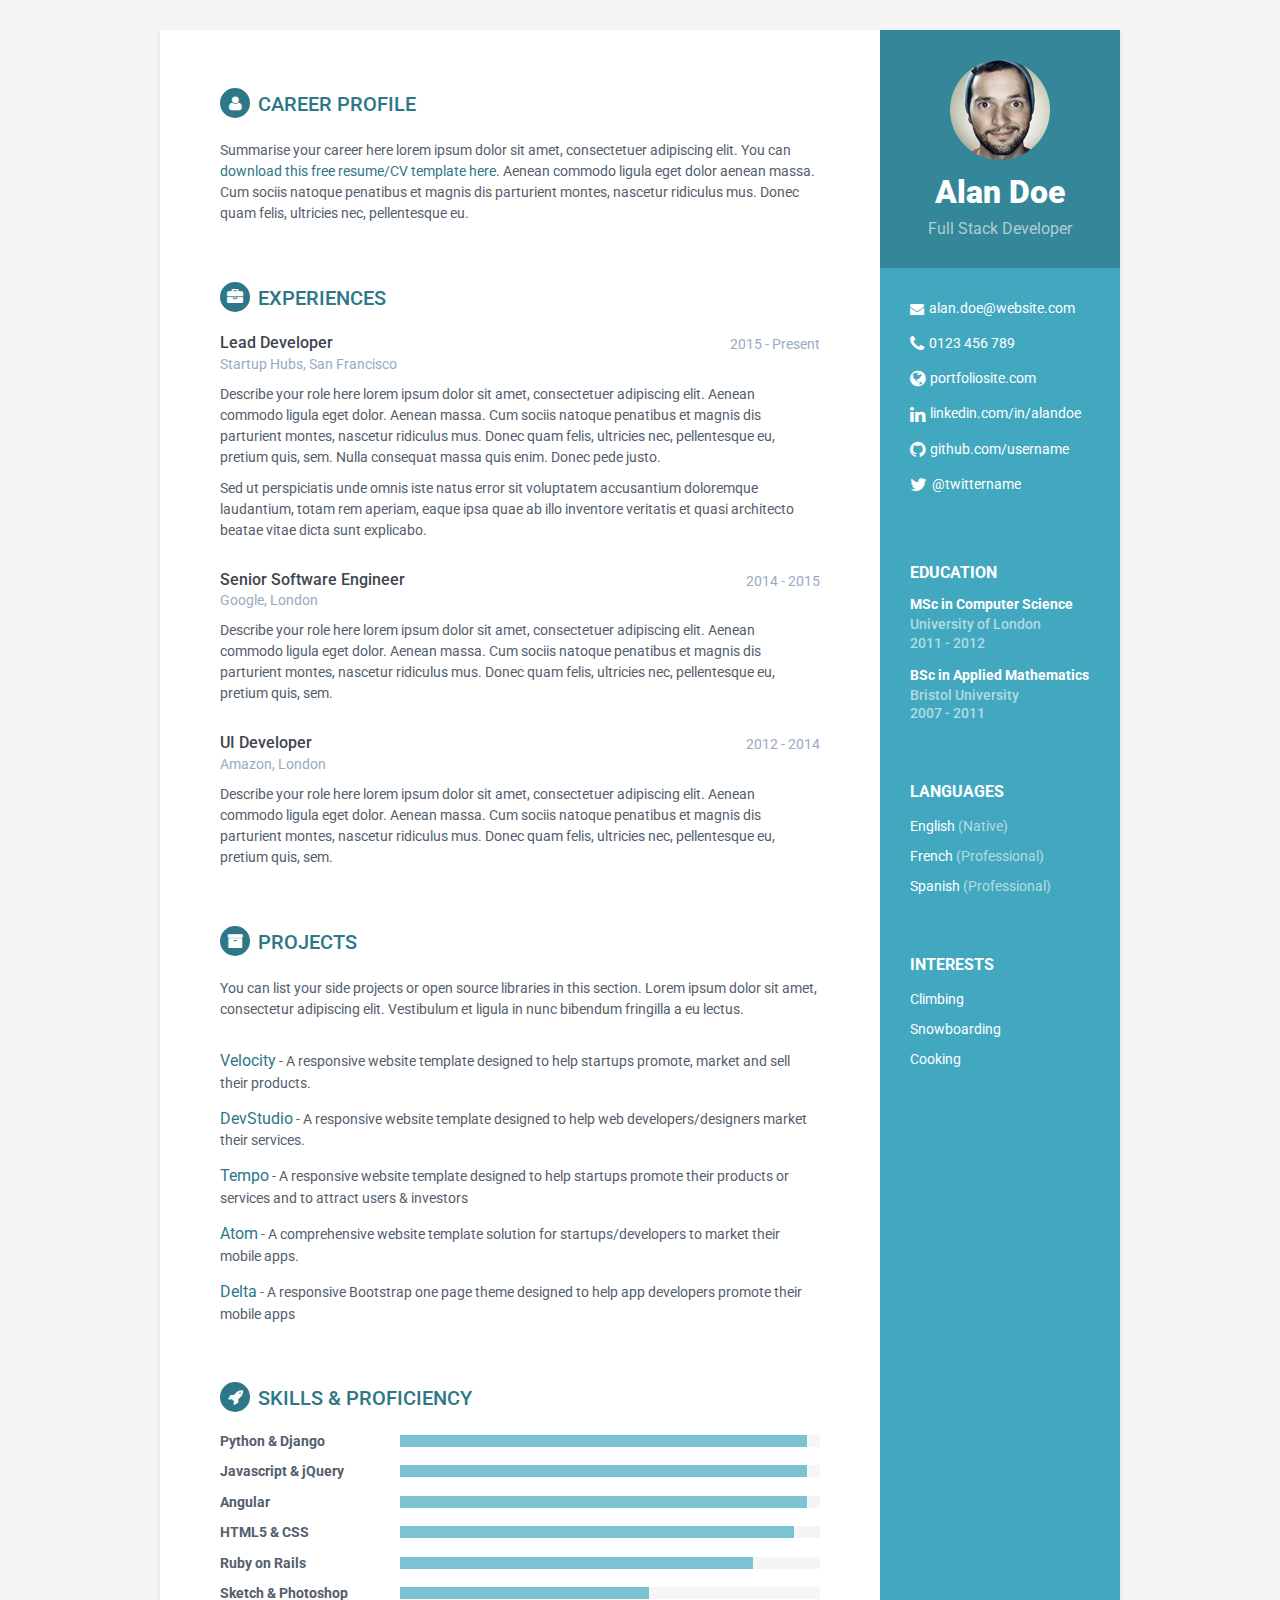
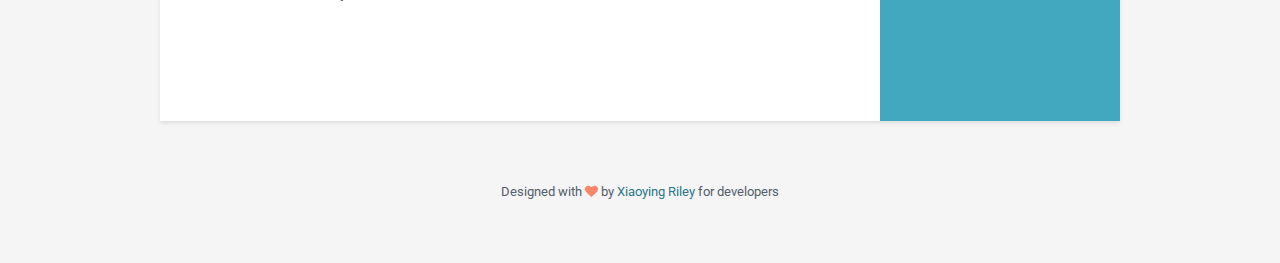
==== orbit-v1.0/index.html @ e5db0b0f "Resume Single Page" ====
<!DOCTYPE html>
<!--[if IE 8]> <html lang="en" class="ie8"> <![endif]-->  
<!--[if IE 9]> <html lang="en" class="ie9"> <![endif]-->  
<!--[if !IE]><!--> <html lang="en"> <!--<![endif]-->  
<head>
    <title>Responsive Resume/CV Template for Developers</title>
    <!-- Meta -->
    <meta charset="utf-8">
    <meta http-equiv="X-UA-Compatible" content="IE=edge">
    <meta name="viewport" content="width=device-width, initial-scale=1.0">
    <meta name="description" content="Responsive HTML5 Resume/CV Template for Developers">
    <meta name="author" content="Xiaoying Riley at 3rd Wave Media">    
    <link rel="shortcut icon" href="favicon.ico">  
    <link href='https://fonts.googleapis.com/css?family=Roboto:400,500,400italic,300italic,300,500italic,700,700italic,900,900italic' rel='stylesheet' type='text/css'>
    <!-- Global CSS -->
    <link rel="stylesheet" href="assets/plugins/bootstrap/css/bootstrap.min.css">   
    <!-- Plugins CSS -->
    <link rel="stylesheet" href="assets/plugins/font-awesome/css/font-awesome.css">
    
    <!-- Theme CSS -->  
    <link id="theme-style" rel="stylesheet" href="assets/css/styles.css">
    <!-- HTML5 shim and Respond.js for IE8 support of HTML5 elements and media queries -->
    <!--[if lt IE 9]>
      <script src="https://oss.maxcdn.com/html5shiv/3.7.2/html5shiv.min.js"></script>
      <script src="https://oss.maxcdn.com/respond/1.4.2/respond.min.js"></script>
    <![endif]-->
</head> 

<body>
    <div class="wrapper">
        <div class="sidebar-wrapper">
            <div class="profile-container">
                <img class="profile" src="assets/images/profile.png" alt="" />
                <h1 class="name">Alan Doe</h1>
                <h3 class="tagline">Full Stack Developer</h3>
            </div><!--//profile-container-->
            
            <div class="contact-container container-block">
                <ul class="list-unstyled contact-list">
                    <li class="email"><i class="fa fa-envelope"></i><a href="mailto: yourname@email.com">alan.doe@website.com</a></li>
                    <li class="phone"><i class="fa fa-phone"></i><a href="tel:0123 456 789">0123 456 789</a></li>
                    <li class="website"><i class="fa fa-globe"></i><a href="http://themes.3rdwavemedia.com/website-templates/free-responsive-website-template-for-developers/" target="_blank">portfoliosite.com</a></li>
                    <li class="linkedin"><i class="fa fa-linkedin"></i><a href="#" target="_blank">linkedin.com/in/alandoe</a></li>
                    <li class="github"><i class="fa fa-github"></i><a href="#" target="_blank">github.com/username</a></li>
                    <li class="twitter"><i class="fa fa-twitter"></i><a href="https://twitter.com/3rdwave_themes" target="_blank">@twittername</a></li>
                </ul>
            </div><!--//contact-container-->
            <div class="education-container container-block">
                <h2 class="container-block-title">Education</h2>
                <div class="item">
                    <h4 class="degree">MSc in Computer Science</h4>
                    <h5 class="meta">University of London</h5>
                    <div class="time">2011 - 2012</div>
                </div><!--//item-->
                <div class="item">
                    <h4 class="degree">BSc in Applied Mathematics</h4>
                    <h5 class="meta">Bristol University</h5>
                    <div class="time">2007 - 2011</div>
                </div><!--//item-->
            </div><!--//education-container-->
            
            <div class="languages-container container-block">
                <h2 class="container-block-title">Languages</h2>
                <ul class="list-unstyled interests-list">
                    <li>English <span class="lang-desc">(Native)</span></li>
                    <li>French <span class="lang-desc">(Professional)</span></li>
                    <li>Spanish <span class="lang-desc">(Professional)</span></li>
                </ul>
            </div><!--//interests-->
            
            <div class="interests-container container-block">
                <h2 class="container-block-title">Interests</h2>
                <ul class="list-unstyled interests-list">
                    <li>Climbing</li>
                    <li>Snowboarding</li>
                    <li>Cooking</li>
                </ul>
            </div><!--//interests-->
            
        </div><!--//sidebar-wrapper-->
        
        <div class="main-wrapper">
            
            <section class="section summary-section">
                <h2 class="section-title"><i class="fa fa-user"></i>Career Profile</h2>
                <div class="summary">
                    <p>Summarise your career here lorem ipsum dolor sit amet, consectetuer adipiscing elit. You can <a href="http://themes.3rdwavemedia.com/website-templates/orbit-free-resume-cv-template-for-developers/" target="_blank">download this free resume/CV template here</a>. Aenean commodo ligula eget dolor aenean massa. Cum sociis natoque penatibus et magnis dis parturient montes, nascetur ridiculus mus. Donec quam felis, ultricies nec, pellentesque eu.</p>
                </div><!--//summary-->
            </section><!--//section-->
            
            <section class="section experiences-section">
                <h2 class="section-title"><i class="fa fa-briefcase"></i>Experiences</h2>
                
                <div class="item">
                    <div class="meta">
                        <div class="upper-row">
                            <h3 class="job-title">Lead Developer</h3>
                            <div class="time">2015 - Present</div>
                        </div><!--//upper-row-->
                        <div class="company">Startup Hubs, San Francisco</div>
                    </div><!--//meta-->
                    <div class="details">
                        <p>Describe your role here lorem ipsum dolor sit amet, consectetuer adipiscing elit. Aenean commodo ligula eget dolor. Aenean massa. Cum sociis natoque penatibus et magnis dis parturient montes, nascetur ridiculus mus. Donec quam felis, ultricies nec, pellentesque eu, pretium quis, sem. Nulla consequat massa quis enim. Donec pede justo.</p>  
                        <p>Sed ut perspiciatis unde omnis iste natus error sit voluptatem accusantium doloremque laudantium, totam rem aperiam, eaque ipsa quae ab illo inventore veritatis et quasi architecto beatae vitae dicta sunt explicabo. </p>
                    </div><!--//details-->
                </div><!--//item-->
                
                <div class="item">
                    <div class="meta">
                        <div class="upper-row">
                            <h3 class="job-title">Senior Software Engineer</h3>
                            <div class="time">2014 - 2015</div>
                        </div><!--//upper-row-->
                        <div class="company">Google, London</div>
                    </div><!--//meta-->
                    <div class="details">
                        <p>Describe your role here lorem ipsum dolor sit amet, consectetuer adipiscing elit. Aenean commodo ligula eget dolor. Aenean massa. Cum sociis natoque penatibus et magnis dis parturient montes, nascetur ridiculus mus. Donec quam felis, ultricies nec, pellentesque eu, pretium quis, sem.</p>  
                        
                    </div><!--//details-->
                </div><!--//item-->
                
                <div class="item">
                    <div class="meta">
                        <div class="upper-row">
                            <h3 class="job-title">UI Developer</h3>
                            <div class="time">2012 - 2014</div>
                        </div><!--//upper-row-->
                        <div class="company">Amazon, London</div>
                    </div><!--//meta-->
                    <div class="details">
                        <p>Describe your role here lorem ipsum dolor sit amet, consectetuer adipiscing elit. Aenean commodo ligula eget dolor. Aenean massa. Cum sociis natoque penatibus et magnis dis parturient montes, nascetur ridiculus mus. Donec quam felis, ultricies nec, pellentesque eu, pretium quis, sem.</p>  
                    </div><!--//details-->
                </div><!--//item-->
                
            </section><!--//section-->
            
            <section class="section projects-section">
                <h2 class="section-title"><i class="fa fa-archive"></i>Projects</h2>
                <div class="intro">
                    <p>You can list your side projects or open source libraries in this section. Lorem ipsum dolor sit amet, consectetur adipiscing elit. Vestibulum et ligula in nunc bibendum fringilla a eu lectus.</p>
                </div><!--//intro-->
                <div class="item">
                    <span class="project-title"><a href="#hook">Velocity</a></span> - <span class="project-tagline">A responsive website template designed to help startups promote, market and sell their products.</span>
                    
                </div><!--//item-->
                <div class="item">
                    <span class="project-title"><a href="http://themes.3rdwavemedia.com/website-templates/responsive-bootstrap-theme-web-development-agencies-devstudio/" target="_blank">DevStudio</a></span> - 
                    <span class="project-tagline">A responsive website template designed to help web developers/designers market their services. </span>
                </div><!--//item-->
                <div class="item">
                    <span class="project-title"><a href="http://themes.3rdwavemedia.com/website-templates/responsive-bootstrap-theme-for-startups-tempo/" target="_blank">Tempo</a></span> - <span class="project-tagline">A responsive website template designed to help startups promote their products or services and to attract users &amp; investors</span>
                </div><!--//item-->
                <div class="item">
                    <span class="project-title"><a href="hhttp://themes.3rdwavemedia.com/website-templates/responsive-bootstrap-theme-mobile-apps-atom/" target="_blank">Atom</a></span> - <span class="project-tagline">A comprehensive website template solution for startups/developers to market their mobile apps. </span>
                </div><!--//item-->
                <div class="item">
                    <span class="project-title"><a href="http://themes.3rdwavemedia.com/website-templates/responsive-bootstrap-theme-for-mobile-apps-delta/" target="_blank">Delta</a></span> - <span class="project-tagline">A responsive Bootstrap one page theme designed to help app developers promote their mobile apps</span>
                </div><!--//item-->
            </section><!--//section-->
            
            <section class="skills-section section">
                <h2 class="section-title"><i class="fa fa-rocket"></i>Skills &amp; Proficiency</h2>
                <div class="skillset">        
                    <div class="item">
                        <h3 class="level-title">Python &amp; Django</h3>
                        <div class="level-bar">
                            <div class="level-bar-inner" data-level="98%">
                            </div>                                      
                        </div><!--//level-bar-->                                 
                    </div><!--//item-->
                    
                    <div class="item">
                        <h3 class="level-title">Javascript &amp; jQuery</h3>
                        <div class="level-bar">
                            <div class="level-bar-inner" data-level="98%">
                            </div>                                      
                        </div><!--//level-bar-->                                 
                    </div><!--//item-->
                    
                    <div class="item">
                        <h3 class="level-title">Angular</h3>
                        <div class="level-bar">
                            <div class="level-bar-inner" data-level="98%">
                            </div>                                      
                        </div><!--//level-bar-->                                 
                    </div><!--//item-->
                    
                    <div class="item">
                        <h3 class="level-title">HTML5 &amp; CSS</h3>
                        <div class="level-bar">
                            <div class="level-bar-inner" data-level="95%">
                            </div>                                      
                        </div><!--//level-bar-->                                 
                    </div><!--//item-->
                    
                    <div class="item">
                        <h3 class="level-title">Ruby on Rails</h3>
                        <div class="level-bar">
                            <div class="level-bar-inner" data-level="85%">
                            </div>                                      
                        </div><!--//level-bar-->                                 
                    </div><!--//item-->
                    
                    <div class="item">
                        <h3 class="level-title">Sketch &amp; Photoshop</h3>
                        <div class="level-bar">
                            <div class="level-bar-inner" data-level="60%">
                            </div>                                      
                        </div><!--//level-bar-->                                 
                    </div><!--//item-->
                    
                </div>  
            </section><!--//skills-section-->
            
        </div><!--//main-body-->
    </div>
 
    <footer class="footer">
        <div class="text-center">
                <!--/* This template is released under the Creative Commons Attribution 3.0 License. Please keep the attribution link below when using for your own project. Thank you for your support. :) If you'd like to use the template without the attribution, you can check out other license options via our website: themes.3rdwavemedia.com */-->
                <small class="copyright">Designed with <i class="fa fa-heart"></i> by <a href="http://themes.3rdwavemedia.com" target="_blank">Xiaoying Riley</a> for developers</small>
        </div><!--//container-->
    </footer><!--//footer-->
 
    <!-- Javascript -->          
    <script type="text/javascript" src="assets/plugins/jquery-1.11.3.min.js"></script>
    <script type="text/javascript" src="assets/plugins/bootstrap/js/bootstrap.min.js"></script>    
    <!-- custom js -->
    <script type="text/javascript" src="assets/js/main.js"></script>            
</body>
</html>
---- orbit-v1.0/assets/css/styles.css ----
/*   
 * Template Name: Orbit - Responsive Resume/CV Template for Developers
 * Version: 1.0
 * Author: Xiaoying Riley
 * Twitter: @3rdwave_themes
 * License: Creative Commons Attribution 3.0 License
 * Website: http://themes.3rdwavemedia.com/
*/
/* styles.css */
/* ======= Base ======= */
body {
  font-family: 'Roboto', sans-serif;
  color: #545E6C;
  background: #f5f5f5;
  font-size: 14px;
  padding: 30px;
  -webkit-font-smoothing: antialiased;
  -moz-osx-font-smoothing: grayscale;
}
h1,
h2,
h3,
h4,
h5,
h6 {
  font-weight: 700;
}
a {
  color: #2d7788;
  -webkit-transition: all 0.4s ease-in-out;
  -moz-transition: all 0.4s ease-in-out;
  -ms-transition: all 0.4s ease-in-out;
  -o-transition: all 0.4s ease-in-out;
}
a:hover {
  text-decoration: underline;
  color: #1a454f;
}
a:focus {
  text-decoration: none;
}
p {
  line-height: 1.5;
}
.wrapper {
  background: #42A8C0;
  max-width: 960px;
  margin: 0 auto;
  position: relative;
  -webkit-box-shadow: 0px 2px 4px rgba(0, 0, 0, 0.1);
  -moz-box-shadow: 0px 2px 4px rgba(0, 0, 0, 0.1);
  box-shadow: 0px 2px 4px rgba(0, 0, 0, 0.1);
}
.sidebar-wrapper {
  background: #42A8C0;
  position: absolute;
  right: 0;
  width: 240px;
  height: 100%;
  min-height: 800px;
  color: #fff;
}
.sidebar-wrapper a {
  color: #fff;
}
.sidebar-wrapper .profile-container {
  padding: 30px;
  background: rgba(0, 0, 0, 0.2);
  text-align: center;
  color: #fff;
}
.sidebar-wrapper .name {
  font-size: 32px;
  font-weight: 900;
  margin-top: 0;
  margin-bottom: 10px;
}
.sidebar-wrapper .tagline {
  color: rgba(255, 255, 255, 0.6);
  font-size: 16px;
  font-weight: 400;
  margin-top: 0;
  margin-bottom: 0;
}
.sidebar-wrapper .profile {
  margin-bottom: 15px;
}
.sidebar-wrapper .contact-list .fa {
  margin-right: 5px;
  font-size: 18px;
  vertical-align: middle;
}
.sidebar-wrapper .contact-list li {
  margin-bottom: 15px;
}
.sidebar-wrapper .contact-list li:last-child {
  margin-bottom: 0;
}
.sidebar-wrapper .contact-list .email .fa {
  font-size: 14px;
}
.sidebar-wrapper .container-block {
  padding: 30px;
}
.sidebar-wrapper .container-block-title {
  text-transform: uppercase;
  font-size: 16px;
  font-weight: 700;
  margin-top: 0;
  margin-bottom: 15px;
}
.sidebar-wrapper .degree {
  font-size: 14px;
  margin-top: 0;
  margin-bottom: 5px;
}
.sidebar-wrapper .education-container .item {
  margin-bottom: 15px;
}
.sidebar-wrapper .education-container .item:last-child {
  margin-bottom: 0;
}
.sidebar-wrapper .education-container .meta {
  color: rgba(255, 255, 255, 0.6);
  font-weight: 500;
  margin-bottom: 0px;
  margin-top: 0;
}
.sidebar-wrapper .education-container .time {
  color: rgba(255, 255, 255, 0.6);
  font-weight: 500;
  margin-bottom: 0px;
}
.sidebar-wrapper .languages-container .lang-desc {
  color: rgba(255, 255, 255, 0.6);
}
.sidebar-wrapper .languages-list {
  margin-bottom: 0;
}
.sidebar-wrapper .languages-list li {
  margin-bottom: 10px;
}
.sidebar-wrapper .languages-list li:last-child {
  margin-bottom: 0;
}
.sidebar-wrapper .interests-list {
  margin-bottom: 0;
}
.sidebar-wrapper .interests-list li {
  margin-bottom: 10px;
}
.sidebar-wrapper .interests-list li:last-child {
  margin-bottom: 0;
}
.main-wrapper {
  background: #fff;
  padding: 60px;
  padding-right: 300px;
}
.main-wrapper .section-title {
  text-transform: uppercase;
  font-size: 20px;
  font-weight: 500;
  color: #2d7788;
  position: relative;
  margin-top: 0;
  margin-bottom: 20px;
}
.main-wrapper .section-title .fa {
  width: 30px;
  height: 30px;
  margin-right: 8px;
  display: inline-block;
  color: #fff;
  -webkit-border-radius: 50%;
  -moz-border-radius: 50%;
  -ms-border-radius: 50%;
  -o-border-radius: 50%;
  border-radius: 50%;
  -moz-background-clip: padding;
  -webkit-background-clip: padding-box;
  background-clip: padding-box;
  background: #2d7788;
  text-align: center;
  padding-top: 8px;
  font-size: 16px;
  position: relative;
  top: -2px;
}
.main-wrapper .section {
  margin-bottom: 60px;
}
.main-wrapper .experiences-section .item {
  margin-bottom: 30px;
}
.main-wrapper .upper-row {
  position: relative;
  overflow: hidden;
  margin-bottom: 2px;
}
.main-wrapper .job-title {
  color: #3F4650;
  font-size: 16px;
  margin-top: 0;
  margin-bottom: 0;
  font-weight: 500;
}
.main-wrapper .time {
  position: absolute;
  right: 0;
  top: 0;
  color: #97AAC3;
}
.main-wrapper .company {
  margin-bottom: 10px;
  color: #97AAC3;
}
.main-wrapper .project-title {
  font-size: 16px;
  font-weight: 400;
  margin-top: 0;
  margin-bottom: 5px;
}
.main-wrapper .projects-section .intro {
  margin-bottom: 30px;
}
.main-wrapper .projects-section .item {
  margin-bottom: 15px;
}
.skillset .item {
  margin-bottom: 15px;
  overflow: hidden;
}
.skillset .level-title {
  font-size: 14px;
  margin-top: 0;
  margin-bottom: 12px;
}
.skillset .level-bar {
  height: 12px;
  background: #f5f5f5;
}
.skillset .level-bar-inner {
  height: 12px;
  background: #7bc2d3;
}
.footer {
  padding: 30px;
  padding-top: 60px;
}
.footer .copyright {
  line-height: 1.6;
  color: #545E6C;
  font-size: 13px;
}
.footer .fa-heart {
  color: #fb866a;
}
/* Extra small devices (phones, less than 768px) */
@media (max-width: 767px) {
  .sidebar-wrapper {
    position: static;
    width: inherit;
  }
  .main-wrapper {
    padding: 30px;
  }
  .main-wrapper .time {
    position: static;
    display: block;
    margin-top: 5px;
  }
  .main-wrapper .upper-row {
    margin-bottom: 0;
  }
}
/* Small devices (tablets, 768px and up) */
/* Medium devices (desktops, 992px and up) */
@media (min-width: 992px) {
  .skillset .level-title {
    display: inline-block;
    float: left;
    width: 30%;
    margin-bottom: 0;
  }
  .skillset .level-bar {
    display: inline-block;
    width: 70%;
    float: left;
    position: relative;
    top: 1px;
  }
}
/* Large devices (large desktops, 1200px and up) */
/* Ex-Large devices (large desktops, 1200px and up) */
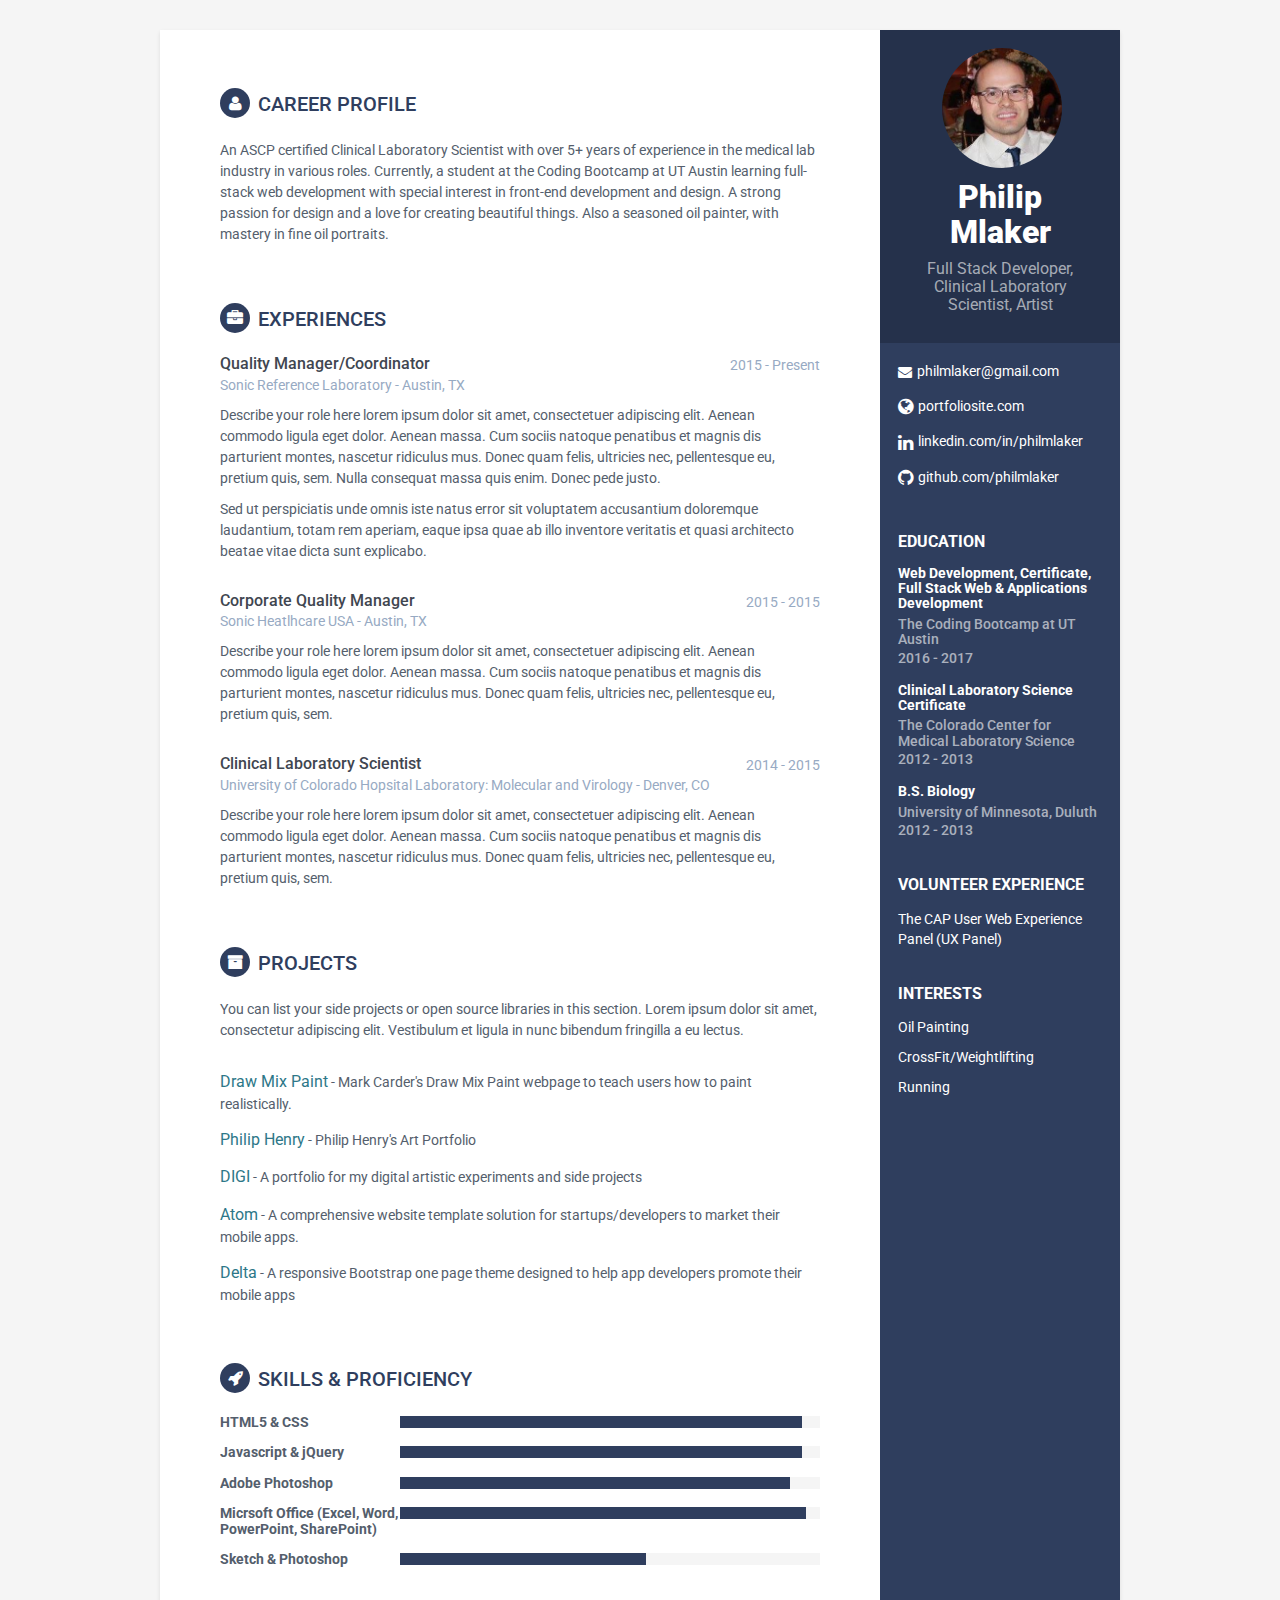
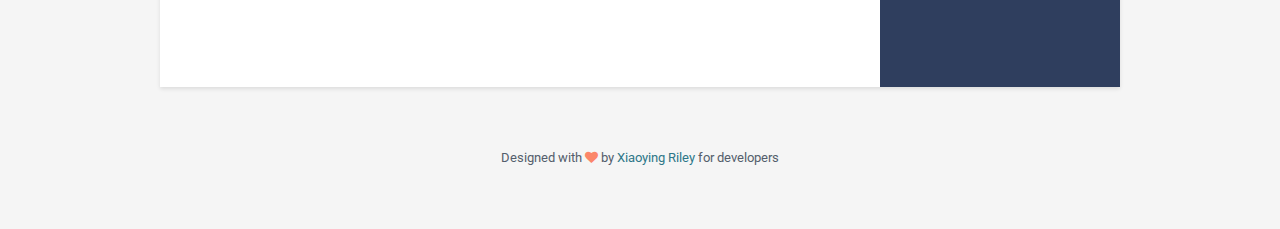
==== commit f6767702: "Added correct info" ====
--- a/orbit-v1.0/index.html
+++ b/orbit-v1.0/index.html
@@ -3,7 +3,7 @@
 <!--[if IE 9]> <html lang="en" class="ie9"> <![endif]-->  
 <!--[if !IE]><!--> <html lang="en"> <!--<![endif]-->  
 <head>
-    <title>Responsive Resume/CV Template for Developers</title>
+    <title>Philip Mlaker</title>
     <!-- Meta -->
     <meta charset="utf-8">
     <meta http-equiv="X-UA-Compatible" content="IE=edge">
@@ -30,50 +30,54 @@
     <div class="wrapper">
         <div class="sidebar-wrapper">
             <div class="profile-container">
-                <img class="profile" src="assets/images/profile.png" alt="" />
-                <h1 class="name">Alan Doe</h1>
-                <h3 class="tagline">Full Stack Developer</h3>
+            <div class="image-cropper">
+                <img id="profilePic" class="profile" src="assets/images/profile.jpg" alt="" />
+                </div>
+                <h1 class="name">Philip Mlaker</h1>
+                <h3 class="tagline">Full Stack Developer, Clinical Laboratory Scientist, Artist</h3>
             </div><!--//profile-container-->
             
             <div class="contact-container container-block">
                 <ul class="list-unstyled contact-list">
-                    <li class="email"><i class="fa fa-envelope"></i><a href="mailto: yourname@email.com">alan.doe@website.com</a></li>
-                    <li class="phone"><i class="fa fa-phone"></i><a href="tel:0123 456 789">0123 456 789</a></li>
+                    <li class="email"><i class="fa fa-envelope"></i><a href="mailto: philmlaker@gmail.com">philmlaker@gmail.com</a></li>
                     <li class="website"><i class="fa fa-globe"></i><a href="http://themes.3rdwavemedia.com/website-templates/free-responsive-website-template-for-developers/" target="_blank">portfoliosite.com</a></li>
-                    <li class="linkedin"><i class="fa fa-linkedin"></i><a href="#" target="_blank">linkedin.com/in/alandoe</a></li>
-                    <li class="github"><i class="fa fa-github"></i><a href="#" target="_blank">github.com/username</a></li>
-                    <li class="twitter"><i class="fa fa-twitter"></i><a href="https://twitter.com/3rdwave_themes" target="_blank">@twittername</a></li>
+                    <li class="linkedin"><i class="fa fa-linkedin"></i><a href="https://www.linkedin.com/in/philipmlaker/" target="_blank">linkedin.com/in/philmlaker</a></li>
+                    <li class="github"><i class="fa fa-github"></i><a href="https://github.com/philmlaker" target="_blank">github.com/philmlaker</a></li>
                 </ul>
             </div><!--//contact-container-->
             <div class="education-container container-block">
                 <h2 class="container-block-title">Education</h2>
                 <div class="item">
-                    <h4 class="degree">MSc in Computer Science</h4>
-                    <h5 class="meta">University of London</h5>
-                    <div class="time">2011 - 2012</div>
-                </div><!--//item-->
-                <div class="item">
-                    <h4 class="degree">BSc in Applied Mathematics</h4>
-                    <h5 class="meta">Bristol University</h5>
-                    <div class="time">2007 - 2011</div>
-                </div><!--//item-->
+                    <h4 class="degree">Web Development, Certificate, Full Stack Web & Applications Development</h4>
+                    <h5 class="meta">The Coding Bootcamp at UT Austin</h5>
+                    <div class="time">2016 - 2017</div>
+                </div><!--//item-->
+                <div class="item">
+                    <h4 class="degree">Clinical Laboratory Science Certificate</h4>
+                    <h5 class="meta">The Colorado Center for Medical Laboratory Science </h5>
+                    <div class="time">2012 - 2013</div>
+                </div><!--//item-->
+                <div class="item">
+                    <h4 class="degree">B.S. Biology</h4>
+                    <h5 class="meta">University of Minnesota, Duluth </h5>
+                    <div class="time">2012 - 2013</div>
+                </div><!--//item-->
+
             </div><!--//education-container-->
             
-            <div class="languages-container container-block">
-                <h2 class="container-block-title">Languages</h2>
+             <div class="languages-container container-block">
+                <h2 class="container-block-title">Volunteer Experience</h2>
                 <ul class="list-unstyled interests-list">
-                    <li>English <span class="lang-desc">(Native)</span></li>
-                    <li>French <span class="lang-desc">(Professional)</span></li>
-                    <li>Spanish <span class="lang-desc">(Professional)</span></li>
-                </ul>
-            </div><!--//interests-->
+                    <li>The CAP User Web Experience Panel (UX Panel)</li>
+
+            </div><!--//volunteer-->
             
             <div class="interests-container container-block">
                 <h2 class="container-block-title">Interests</h2>
                 <ul class="list-unstyled interests-list">
-                    <li>Climbing</li>
-                    <li>Snowboarding</li>
-                    <li>Cooking</li>
+                    <li>Oil Painting</li>
+                    <li>CrossFit/Weightlifting</li>
+                    <li>Running</li>
                 </ul>
             </div><!--//interests-->
             
@@ -84,7 +88,7 @@
             <section class="section summary-section">
                 <h2 class="section-title"><i class="fa fa-user"></i>Career Profile</h2>
                 <div class="summary">
-                    <p>Summarise your career here lorem ipsum dolor sit amet, consectetuer adipiscing elit. You can <a href="http://themes.3rdwavemedia.com/website-templates/orbit-free-resume-cv-template-for-developers/" target="_blank">download this free resume/CV template here</a>. Aenean commodo ligula eget dolor aenean massa. Cum sociis natoque penatibus et magnis dis parturient montes, nascetur ridiculus mus. Donec quam felis, ultricies nec, pellentesque eu.</p>
+                    <p>An ASCP certified Clinical Laboratory Scientist with over 5+ years of experience in the medical lab industry in various roles.  Currently, a student at the Coding Bootcamp at UT Austin learning full-stack web development with special interest in front-end development and design. A strong passion for design and a love for creating beautiful things. Also a seasoned oil painter, with mastery in fine oil portraits.  </p>
                 </div><!--//summary-->
             </section><!--//section-->
             
@@ -94,10 +98,10 @@
                 <div class="item">
                     <div class="meta">
                         <div class="upper-row">
-                            <h3 class="job-title">Lead Developer</h3>
+                            <h3 class="job-title">Quality Manager/Coordinator</h3>
                             <div class="time">2015 - Present</div>
                         </div><!--//upper-row-->
-                        <div class="company">Startup Hubs, San Francisco</div>
+                        <div class="company">Sonic Reference Laboratory - Austin, TX</div>
                     </div><!--//meta-->
                     <div class="details">
                         <p>Describe your role here lorem ipsum dolor sit amet, consectetuer adipiscing elit. Aenean commodo ligula eget dolor. Aenean massa. Cum sociis natoque penatibus et magnis dis parturient montes, nascetur ridiculus mus. Donec quam felis, ultricies nec, pellentesque eu, pretium quis, sem. Nulla consequat massa quis enim. Donec pede justo.</p>  
@@ -108,10 +112,10 @@
                 <div class="item">
                     <div class="meta">
                         <div class="upper-row">
-                            <h3 class="job-title">Senior Software Engineer</h3>
-                            <div class="time">2014 - 2015</div>
+                            <h3 class="job-title">Corporate Quality Manager</h3>
+                            <div class="time">2015 - 2015</div>
                         </div><!--//upper-row-->
-                        <div class="company">Google, London</div>
+                        <div class="company">Sonic Heatlhcare USA - Austin, TX</div>
                     </div><!--//meta-->
                     <div class="details">
                         <p>Describe your role here lorem ipsum dolor sit amet, consectetuer adipiscing elit. Aenean commodo ligula eget dolor. Aenean massa. Cum sociis natoque penatibus et magnis dis parturient montes, nascetur ridiculus mus. Donec quam felis, ultricies nec, pellentesque eu, pretium quis, sem.</p>  
@@ -122,10 +126,10 @@
                 <div class="item">
                     <div class="meta">
                         <div class="upper-row">
-                            <h3 class="job-title">UI Developer</h3>
-                            <div class="time">2012 - 2014</div>
+                            <h3 class="job-title">Clinical Laboratory Scientist</h3>
+                            <div class="time">2014 - 2015</div>
                         </div><!--//upper-row-->
-                        <div class="company">Amazon, London</div>
+                        <div class="company">University of Colorado Hopsital Laboratory: Molecular and Virology - Denver, CO</div>
                     </div><!--//meta-->
                     <div class="details">
                         <p>Describe your role here lorem ipsum dolor sit amet, consectetuer adipiscing elit. Aenean commodo ligula eget dolor. Aenean massa. Cum sociis natoque penatibus et magnis dis parturient montes, nascetur ridiculus mus. Donec quam felis, ultricies nec, pellentesque eu, pretium quis, sem.</p>  
@@ -140,15 +144,15 @@
                     <p>You can list your side projects or open source libraries in this section. Lorem ipsum dolor sit amet, consectetur adipiscing elit. Vestibulum et ligula in nunc bibendum fringilla a eu lectus.</p>
                 </div><!--//intro-->
                 <div class="item">
-                    <span class="project-title"><a href="#hook">Velocity</a></span> - <span class="project-tagline">A responsive website template designed to help startups promote, market and sell their products.</span>
-                    
-                </div><!--//item-->
-                <div class="item">
-                    <span class="project-title"><a href="http://themes.3rdwavemedia.com/website-templates/responsive-bootstrap-theme-web-development-agencies-devstudio/" target="_blank">DevStudio</a></span> - 
-                    <span class="project-tagline">A responsive website template designed to help web developers/designers market their services. </span>
-                </div><!--//item-->
-                <div class="item">
-                    <span class="project-title"><a href="http://themes.3rdwavemedia.com/website-templates/responsive-bootstrap-theme-for-startups-tempo/" target="_blank">Tempo</a></span> - <span class="project-tagline">A responsive website template designed to help startups promote their products or services and to attract users &amp; investors</span>
+                    <span class="project-title"><a href="#hook">Draw Mix Paint</a></span> - <span class="project-tagline">Mark Carder's Draw Mix Paint webpage to teach users how to paint realistically.</span>
+                    
+                </div><!--//item-->
+                <div class="item">
+                    <span class="project-title"><a href="http://themes.3rdwavemedia.com/website-templates/responsive-bootstrap-theme-web-development-agencies-devstudio/" target="_blank">Philip Henry</a></span> - 
+                    <span class="project-tagline">Philip Henry's Art Portfolio</span>
+                </div><!--//item-->
+                <div class="item">
+                    <span class="project-title"><a href="http://themes.3rdwavemedia.com/website-templates/responsive-bootstrap-theme-for-startups-tempo/" target="_blank">DIGI</a></span> - <span class="project-tagline">A portfolio for my digital artistic experiments and side projects</span>
                 </div><!--//item-->
                 <div class="item">
                     <span class="project-title"><a href="hhttp://themes.3rdwavemedia.com/website-templates/responsive-bootstrap-theme-mobile-apps-atom/" target="_blank">Atom</a></span> - <span class="project-tagline">A comprehensive website template solution for startups/developers to market their mobile apps. </span>
@@ -161,8 +165,16 @@
             <section class="skills-section section">
                 <h2 class="section-title"><i class="fa fa-rocket"></i>Skills &amp; Proficiency</h2>
                 <div class="skillset">        
-                    <div class="item">
-                        <h3 class="level-title">Python &amp; Django</h3>
+<!--                     <div class="item">
+                        <h3 class="level-title">Javascript</h3>
+                        <div class="level-bar">
+                            <div class="level-bar-inner" data-level="75%">
+                            </div>   -->                                    
+                       <!--  </div> --><!--//level-bar-->                                 
+                  <!--   </div> --><!--//item-->
+                    
+                    <div class="item">
+                        <h3 class="level-title">HTML5 &amp; CSS</h3>
                         <div class="level-bar">
                             <div class="level-bar-inner" data-level="98%">
                             </div>                                      
@@ -178,15 +190,7 @@
                     </div><!--//item-->
                     
                     <div class="item">
-                        <h3 class="level-title">Angular</h3>
-                        <div class="level-bar">
-                            <div class="level-bar-inner" data-level="98%">
-                            </div>                                      
-                        </div><!--//level-bar-->                                 
-                    </div><!--//item-->
-                    
-                    <div class="item">
-                        <h3 class="level-title">HTML5 &amp; CSS</h3>
+                        <h3 class="level-title">Adobe Photoshop</h3>
                         <div class="level-bar">
                             <div class="level-bar-inner" data-level="95%">
                             </div>                                      
@@ -194,9 +198,9 @@
                     </div><!--//item-->
                     
                     <div class="item">
-                        <h3 class="level-title">Ruby on Rails</h3>
-                        <div class="level-bar">
-                            <div class="level-bar-inner" data-level="85%">
+                        <h3 class="level-title">Micrsoft Office (Excel, Word, PowerPoint, SharePoint)</h3>
+                        <div class="level-bar">
+                            <div class="level-bar-inner" data-level="99%">
                             </div>                                      
                         </div><!--//level-bar-->                                 
                     </div><!--//item-->
--- a/orbit-v1.0/assets/css/styles.css
+++ b/orbit-v1.0/assets/css/styles.css
@@ -52,7 +52,7 @@
   box-shadow: 0px 2px 4px rgba(0, 0, 0, 0.1);
 }
 .sidebar-wrapper {
-  background: #42A8C0;
+  background: rgb(47, 62, 94);
   position: absolute;
   right: 0;
   width: 240px;
@@ -100,7 +100,7 @@
   font-size: 14px;
 }
 .sidebar-wrapper .container-block {
-  padding: 30px;
+  padding: 18px;
 }
 .sidebar-wrapper .container-block-title {
   text-transform: uppercase;
@@ -161,7 +161,7 @@
   text-transform: uppercase;
   font-size: 20px;
   font-weight: 500;
-  color: #2d7788;
+  color: rgb(47, 62, 94);
   position: relative;
   margin-top: 0;
   margin-bottom: 20px;
@@ -180,7 +180,7 @@
   -moz-background-clip: padding;
   -webkit-background-clip: padding-box;
   background-clip: padding-box;
-  background: #2d7788;
+  background: rgb(47, 62, 94);
   text-align: center;
   padding-top: 8px;
   font-size: 16px;
@@ -242,7 +242,7 @@
 }
 .skillset .level-bar-inner {
   height: 12px;
-  background: #7bc2d3;
+  background: rgb(47, 62, 94);
 }
 .footer {
   padding: 30px;
@@ -293,3 +293,27 @@
 }
 /* Large devices (large desktops, 1200px and up) */
 /* Ex-Large devices (large desktops, 1200px and up) */
+
+#profilePic{
+
+    filter: tint(blue) saturate(3.3); 
+      display: inline;
+    margin: 0 auto;
+    height: 150px;
+    width: auto;
+    position: relative;
+    right: 9%;
+    bottom: 4%;
+     
+}
+
+.image-cropper {
+    width: 120px;
+    height: 120px;
+    position: relative;
+    overflow: hidden;
+    border-radius: 50%;
+        right: -18%;
+            top: -12px;
+
+}
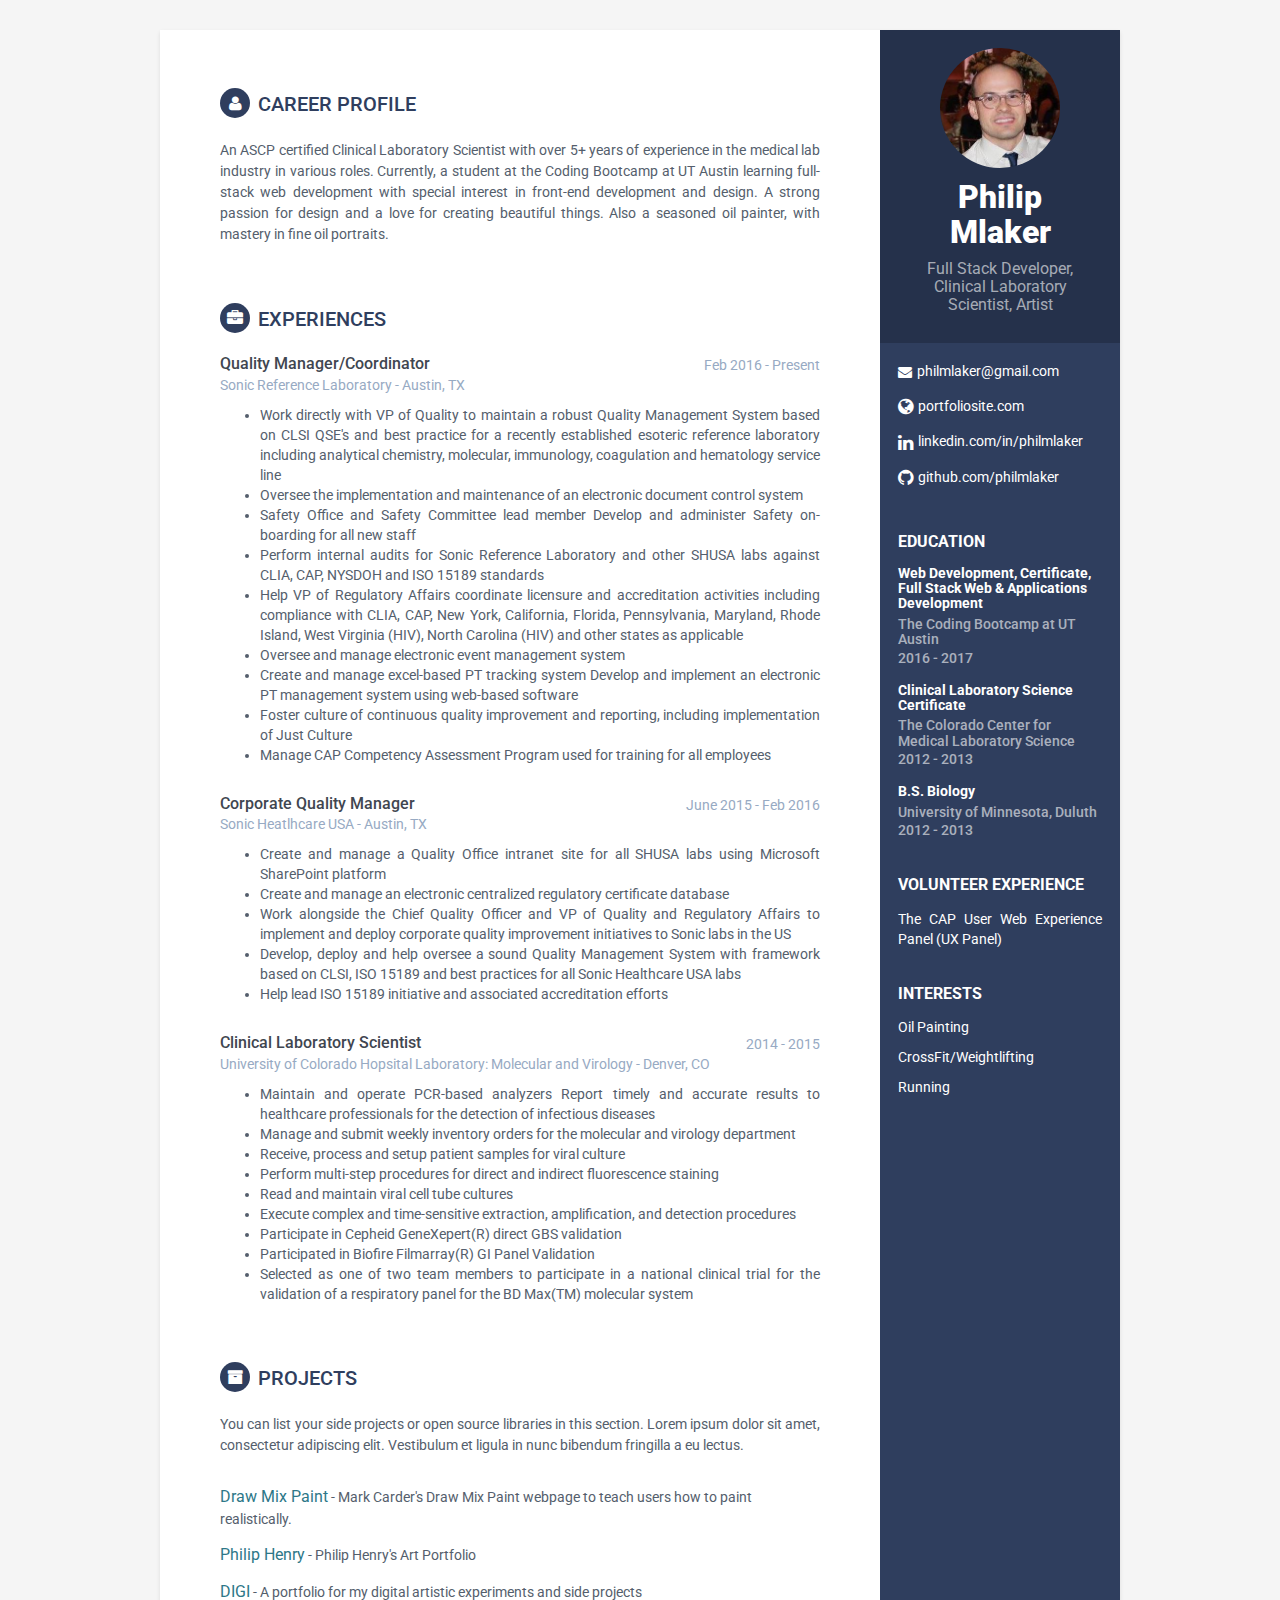
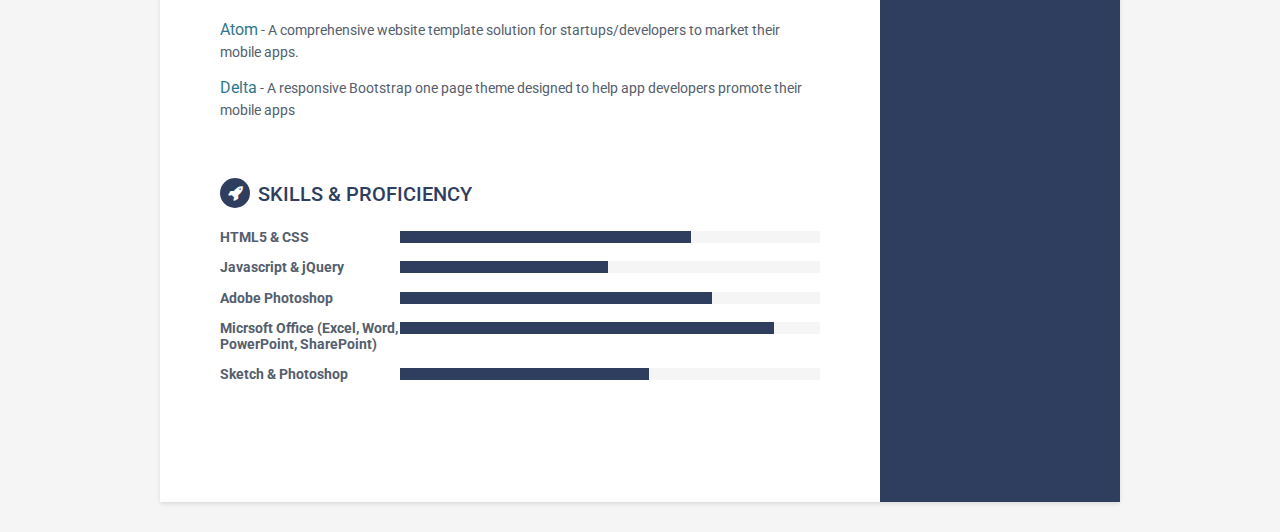
==== commit 301ef90b: "added picture effect" ====
--- a/orbit-v1.0/index.html
+++ b/orbit-v1.0/index.html
@@ -1,7 +1,10 @@
 <!DOCTYPE html>
-<!--[if IE 8]> <html lang="en" class="ie8"> <![endif]-->  
-<!--[if IE 9]> <html lang="en" class="ie9"> <![endif]-->  
-<!--[if !IE]><!--> <html lang="en"> <!--<![endif]-->  
+<!--[if IE 8]> <html lang="en" class="ie8"> <![endif]-->
+<!--[if IE 9]> <html lang="en" class="ie9"> <![endif]-->
+<!--[if !IE]><!-->
+<html lang="en">
+<!--<![endif]-->
+
 <head>
     <title>Philip Mlaker</title>
     <!-- Meta -->
@@ -9,34 +12,40 @@
     <meta http-equiv="X-UA-Compatible" content="IE=edge">
     <meta name="viewport" content="width=device-width, initial-scale=1.0">
     <meta name="description" content="Responsive HTML5 Resume/CV Template for Developers">
-    <meta name="author" content="Xiaoying Riley at 3rd Wave Media">    
-    <link rel="shortcut icon" href="favicon.ico">  
+    <meta name="author" content="Xiaoying Riley at 3rd Wave Media">
+    <link rel="shortcut icon" href="favicon.png">
     <link href='https://fonts.googleapis.com/css?family=Roboto:400,500,400italic,300italic,300,500italic,700,700italic,900,900italic' rel='stylesheet' type='text/css'>
     <!-- Global CSS -->
-    <link rel="stylesheet" href="assets/plugins/bootstrap/css/bootstrap.min.css">   
+    <link rel="stylesheet" href="assets/plugins/bootstrap/css/bootstrap.min.css">
     <!-- Plugins CSS -->
     <link rel="stylesheet" href="assets/plugins/font-awesome/css/font-awesome.css">
-    
-    <!-- Theme CSS -->  
+    <!-- Theme CSS -->
     <link id="theme-style" rel="stylesheet" href="assets/css/styles.css">
     <!-- HTML5 shim and Respond.js for IE8 support of HTML5 elements and media queries -->
     <!--[if lt IE 9]>
       <script src="https://oss.maxcdn.com/html5shiv/3.7.2/html5shiv.min.js"></script>
       <script src="https://oss.maxcdn.com/respond/1.4.2/respond.min.js"></script>
     <![endif]-->
-</head> 
+</head>
 
 <body>
     <div class="wrapper">
         <div class="sidebar-wrapper">
             <div class="profile-container">
-            <div class="image-cropper">
-                <img id="profilePic" class="profile" src="assets/images/profile.jpg" alt="" />
-                </div>
+
+                <div class="image-cropper">
+                    <div class="container1"
+                    <a href="assets/images/profile.jpg"><img class="profile" id="profilePic" src="assets/images/profile.jpg"></a>
+                    <div class="overlay1">
+    <div class="text2"><img id="profilePic2" src="assets/images/phil2.jpg"></div>
+  </div>
+                    </div>
+                </div>
+          
                 <h1 class="name">Philip Mlaker</h1>
                 <h3 class="tagline">Full Stack Developer, Clinical Laboratory Scientist, Artist</h3>
-            </div><!--//profile-container-->
-            
+            </div>
+            <!--//profile-container-->
             <div class="contact-container container-block">
                 <ul class="list-unstyled contact-list">
                     <li class="email"><i class="fa fa-envelope"></i><a href="mailto: philmlaker@gmail.com">philmlaker@gmail.com</a></li>
@@ -44,34 +53,36 @@
                     <li class="linkedin"><i class="fa fa-linkedin"></i><a href="https://www.linkedin.com/in/philipmlaker/" target="_blank">linkedin.com/in/philmlaker</a></li>
                     <li class="github"><i class="fa fa-github"></i><a href="https://github.com/philmlaker" target="_blank">github.com/philmlaker</a></li>
                 </ul>
-            </div><!--//contact-container-->
+            </div>
+            <!--//contact-container-->
             <div class="education-container container-block">
                 <h2 class="container-block-title">Education</h2>
                 <div class="item">
                     <h4 class="degree">Web Development, Certificate, Full Stack Web & Applications Development</h4>
                     <h5 class="meta">The Coding Bootcamp at UT Austin</h5>
                     <div class="time">2016 - 2017</div>
-                </div><!--//item-->
+                </div>
+                <!--//item-->
                 <div class="item">
                     <h4 class="degree">Clinical Laboratory Science Certificate</h4>
                     <h5 class="meta">The Colorado Center for Medical Laboratory Science </h5>
                     <div class="time">2012 - 2013</div>
-                </div><!--//item-->
+                </div>
+                <!--//item-->
                 <div class="item">
                     <h4 class="degree">B.S. Biology</h4>
                     <h5 class="meta">University of Minnesota, Duluth </h5>
                     <div class="time">2012 - 2013</div>
-                </div><!--//item-->
-
-            </div><!--//education-container-->
-            
-             <div class="languages-container container-block">
+                </div>
+                <!--//item-->
+            </div>
+            <!--//education-container-->
+            <div class="languages-container container-block">
                 <h2 class="container-block-title">Volunteer Experience</h2>
                 <ul class="list-unstyled interests-list">
                     <li>The CAP User Web Experience Panel (UX Panel)</li>
-
-            </div><!--//volunteer-->
-            
+            </div>
+            <!--//volunteer-->
             <div class="interests-container container-block">
                 <h2 class="container-block-title">Interests</h2>
                 <ul class="list-unstyled interests-list">
@@ -79,158 +90,192 @@
                     <li>CrossFit/Weightlifting</li>
                     <li>Running</li>
                 </ul>
-            </div><!--//interests-->
-            
-        </div><!--//sidebar-wrapper-->
-        
+            </div>
+            <!--//interests-->
+        </div>
+        <!--//sidebar-wrapper-->
         <div class="main-wrapper">
-            
             <section class="section summary-section">
                 <h2 class="section-title"><i class="fa fa-user"></i>Career Profile</h2>
                 <div class="summary">
-                    <p>An ASCP certified Clinical Laboratory Scientist with over 5+ years of experience in the medical lab industry in various roles.  Currently, a student at the Coding Bootcamp at UT Austin learning full-stack web development with special interest in front-end development and design. A strong passion for design and a love for creating beautiful things. Also a seasoned oil painter, with mastery in fine oil portraits.  </p>
-                </div><!--//summary-->
-            </section><!--//section-->
-            
+                    <p>An ASCP certified Clinical Laboratory Scientist with over 5+ years of experience in the medical lab industry in various roles. Currently, a student at the Coding Bootcamp at UT Austin learning full-stack web development with special interest in front-end development and design. A strong passion for design and a love for creating beautiful things. Also a seasoned oil painter, with mastery in fine oil portraits. </p>
+                </div>
+                <!--//summary-->
+            </section>
+            <!--//section-->
             <section class="section experiences-section">
                 <h2 class="section-title"><i class="fa fa-briefcase"></i>Experiences</h2>
-                
                 <div class="item">
                     <div class="meta">
                         <div class="upper-row">
                             <h3 class="job-title">Quality Manager/Coordinator</h3>
-                            <div class="time">2015 - Present</div>
-                        </div><!--//upper-row-->
+                            <div class="time">Feb 2016 - Present</div>
+                        </div>
+                        <!--//upper-row-->
                         <div class="company">Sonic Reference Laboratory - Austin, TX</div>
-                    </div><!--//meta-->
+                    </div>
+                    <!--//meta-->
                     <div class="details">
-                        <p>Describe your role here lorem ipsum dolor sit amet, consectetuer adipiscing elit. Aenean commodo ligula eget dolor. Aenean massa. Cum sociis natoque penatibus et magnis dis parturient montes, nascetur ridiculus mus. Donec quam felis, ultricies nec, pellentesque eu, pretium quis, sem. Nulla consequat massa quis enim. Donec pede justo.</p>  
-                        <p>Sed ut perspiciatis unde omnis iste natus error sit voluptatem accusantium doloremque laudantium, totam rem aperiam, eaque ipsa quae ab illo inventore veritatis et quasi architecto beatae vitae dicta sunt explicabo. </p>
-                    </div><!--//details-->
-                </div><!--//item-->
-                
+                        <p>
+                            <ul>
+                                <li> Work directly with VP of Quality to maintain a robust Quality Management System based on CLSI QSE's and best practice for a recently established esoteric reference laboratory including analytical chemistry, molecular, immunology, coagulation and hematology service line </li>
+                                <li>Oversee the implementation and maintenance of an electronic document control system </li>
+                                <li> Safety Office and Safety Committee lead member Develop and administer Safety on-boarding for all new staff</li>
+                                <li> Perform internal audits for Sonic Reference Laboratory and other SHUSA labs against CLIA, CAP, NYSDOH and ISO 15189 standards </li>
+                                <li> Help VP of Regulatory Affairs coordinate licensure and accreditation activities including compliance with CLIA, CAP, New York, California, Florida, Pennsylvania, Maryland, Rhode Island, West Virginia (HIV), North Carolina (HIV) and other states as applicable </li>
+                                <li> Oversee and manage electronic event management system </li>
+                                <li>Create and manage excel-based PT tracking system Develop and implement an electronic PT management system using web-based software </li>
+                                <li>Foster culture of continuous quality improvement and reporting, including implementation of Just Culture</li>
+                                <li> Manage CAP Competency Assessment Program used for training for all employees</li>
+                            </ul>
+                        </p>
+                    </div>
+                    <!--//details-->
+                </div>
+                <!--//item-->
                 <div class="item">
                     <div class="meta">
                         <div class="upper-row">
                             <h3 class="job-title">Corporate Quality Manager</h3>
-                            <div class="time">2015 - 2015</div>
-                        </div><!--//upper-row-->
+                            <div class="time">June 2015 - Feb 2016</div>
+                        </div>
+                        <!--//upper-row-->
                         <div class="company">Sonic Heatlhcare USA - Austin, TX</div>
-                    </div><!--//meta-->
+                    </div>
+                    <!--//meta-->
                     <div class="details">
-                        <p>Describe your role here lorem ipsum dolor sit amet, consectetuer adipiscing elit. Aenean commodo ligula eget dolor. Aenean massa. Cum sociis natoque penatibus et magnis dis parturient montes, nascetur ridiculus mus. Donec quam felis, ultricies nec, pellentesque eu, pretium quis, sem.</p>  
-                        
-                    </div><!--//details-->
-                </div><!--//item-->
-                
+                        <p>
+                            <ul>
+                                <li>Create and manage a Quality Office intranet site for all SHUSA labs using Microsoft SharePoint platform</li>
+                                <li> Create and manage an electronic centralized regulatory certificate database</li>
+                                <li> Work alongside the Chief Quality Officer and VP of Quality and Regulatory Affairs to implement and deploy corporate quality improvement initiatives to Sonic labs in the US</li>
+                                <li> Develop, deploy and help oversee a sound Quality Management System with framework based on CLSI, ISO 15189 and best practices for all Sonic Healthcare USA labs </li>
+                                <li> Help lead ISO 15189 initiative and associated accreditation efforts</li>
+                            </ul>
+                        </p>
+                    </div>
+                    <!--//details-->
+                </div>
+                <!--//item-->
                 <div class="item">
                     <div class="meta">
                         <div class="upper-row">
                             <h3 class="job-title">Clinical Laboratory Scientist</h3>
                             <div class="time">2014 - 2015</div>
-                        </div><!--//upper-row-->
+                        </div>
+                        <!--//upper-row-->
                         <div class="company">University of Colorado Hopsital Laboratory: Molecular and Virology - Denver, CO</div>
-                    </div><!--//meta-->
+                    </div>
+                    <!--//meta-->
                     <div class="details">
-                        <p>Describe your role here lorem ipsum dolor sit amet, consectetuer adipiscing elit. Aenean commodo ligula eget dolor. Aenean massa. Cum sociis natoque penatibus et magnis dis parturient montes, nascetur ridiculus mus. Donec quam felis, ultricies nec, pellentesque eu, pretium quis, sem.</p>  
-                    </div><!--//details-->
-                </div><!--//item-->
-                
-            </section><!--//section-->
-            
+                        <p><ul><li>Maintain and operate PCR-based analyzers Report timely and accurate results to healthcare professionals for the detection of infectious diseases </li><li>Manage and submit weekly inventory orders for the molecular and virology department</li><li> Receive, process and setup patient samples for viral culture </li><li>Perform multi-step procedures for direct and indirect fluorescence staining</li><li> Read and maintain viral cell tube cultures</li><li> Execute complex and time-sensitive extraction, amplification, and detection procedures </li><li>Participate in Cepheid GeneXepert(R) direct GBS validation</li><li> Participated in Biofire Filmarray(R) GI Panel Validation </li><li>Selected as one of two team members to participate in a national clinical trial for the validation of a respiratory panel for the BD Max(TM) molecular system</li></p>
+                    </div>
+                    <!--//details-->
+                </div>
+                <!--//item-->
+            </section>
+            <!--//section-->
             <section class="section projects-section">
                 <h2 class="section-title"><i class="fa fa-archive"></i>Projects</h2>
                 <div class="intro">
                     <p>You can list your side projects or open source libraries in this section. Lorem ipsum dolor sit amet, consectetur adipiscing elit. Vestibulum et ligula in nunc bibendum fringilla a eu lectus.</p>
-                </div><!--//intro-->
+                </div>
+                <!--//intro-->
                 <div class="item">
                     <span class="project-title"><a href="#hook">Draw Mix Paint</a></span> - <span class="project-tagline">Mark Carder's Draw Mix Paint webpage to teach users how to paint realistically.</span>
-                    
-                </div><!--//item-->
-                <div class="item">
-                    <span class="project-title"><a href="http://themes.3rdwavemedia.com/website-templates/responsive-bootstrap-theme-web-development-agencies-devstudio/" target="_blank">Philip Henry</a></span> - 
+                </div>
+                <!--//item-->
+                <div class="item">
+                    <span class="project-title"><a href="http://themes.3rdwavemedia.com/website-templates/responsive-bootstrap-theme-web-development-agencies-devstudio/" target="_blank">Philip Henry</a></span> -
                     <span class="project-tagline">Philip Henry's Art Portfolio</span>
-                </div><!--//item-->
+                </div>
+                <!--//item-->
                 <div class="item">
                     <span class="project-title"><a href="http://themes.3rdwavemedia.com/website-templates/responsive-bootstrap-theme-for-startups-tempo/" target="_blank">DIGI</a></span> - <span class="project-tagline">A portfolio for my digital artistic experiments and side projects</span>
-                </div><!--//item-->
+                </div>
+                <!--//item-->
                 <div class="item">
                     <span class="project-title"><a href="hhttp://themes.3rdwavemedia.com/website-templates/responsive-bootstrap-theme-mobile-apps-atom/" target="_blank">Atom</a></span> - <span class="project-tagline">A comprehensive website template solution for startups/developers to market their mobile apps. </span>
-                </div><!--//item-->
+                </div>
+                <!--//item-->
                 <div class="item">
                     <span class="project-title"><a href="http://themes.3rdwavemedia.com/website-templates/responsive-bootstrap-theme-for-mobile-apps-delta/" target="_blank">Delta</a></span> - <span class="project-tagline">A responsive Bootstrap one page theme designed to help app developers promote their mobile apps</span>
-                </div><!--//item-->
-            </section><!--//section-->
-            
+                </div>
+                <!--//item-->
+            </section>
+            <!--//section-->
             <section class="skills-section section">
                 <h2 class="section-title"><i class="fa fa-rocket"></i>Skills &amp; Proficiency</h2>
-                <div class="skillset">        
-<!--                     <div class="item">
+                <div class="skillset">
+                    <!--                     <div class="item">
                         <h3 class="level-title">Javascript</h3>
                         <div class="level-bar">
                             <div class="level-bar-inner" data-level="75%">
-                            </div>   -->                                    
-                       <!--  </div> --><!--//level-bar-->                                 
-                  <!--   </div> --><!--//item-->
-                    
+                            </div>   -->
+                    <!--  </div> -->
+                    <!--//level-bar-->
+                    <!--   </div> -->
+                    <!--//item-->
                     <div class="item">
                         <h3 class="level-title">HTML5 &amp; CSS</h3>
                         <div class="level-bar">
-                            <div class="level-bar-inner" data-level="98%">
-                            </div>                                      
-                        </div><!--//level-bar-->                                 
-                    </div><!--//item-->
-                    
+                            <div class="level-bar-inner" data-level="70%">
+                            </div>
+                        </div>
+                        <!--//level-bar-->
+                    </div>
+                    <!--//item-->
                     <div class="item">
                         <h3 class="level-title">Javascript &amp; jQuery</h3>
                         <div class="level-bar">
-                            <div class="level-bar-inner" data-level="98%">
-                            </div>                                      
-                        </div><!--//level-bar-->                                 
-                    </div><!--//item-->
-                    
+                            <div class="level-bar-inner" data-level="50%">
+                            </div>
+                        </div>
+                        <!--//level-bar-->
+                    </div>
+                    <!--//item-->
                     <div class="item">
                         <h3 class="level-title">Adobe Photoshop</h3>
                         <div class="level-bar">
-                            <div class="level-bar-inner" data-level="95%">
-                            </div>                                      
-                        </div><!--//level-bar-->                                 
-                    </div><!--//item-->
-                    
+                            <div class="level-bar-inner" data-level="75%">
+                            </div>
+                        </div>
+                        <!--//level-bar-->
+                    </div>
+                    <!--//item-->
                     <div class="item">
                         <h3 class="level-title">Micrsoft Office (Excel, Word, PowerPoint, SharePoint)</h3>
                         <div class="level-bar">
-                            <div class="level-bar-inner" data-level="99%">
-                            </div>                                      
-                        </div><!--//level-bar-->                                 
-                    </div><!--//item-->
-                    
+                            <div class="level-bar-inner" data-level="90%">
+                            </div>
+                        </div>
+                        <!--//level-bar-->
+                    </div>
+                    <!--//item-->
                     <div class="item">
                         <h3 class="level-title">Sketch &amp; Photoshop</h3>
                         <div class="level-bar">
                             <div class="level-bar-inner" data-level="60%">
-                            </div>                                      
-                        </div><!--//level-bar-->                                 
-                    </div><!--//item-->
-                    
-                </div>  
-            </section><!--//skills-section-->
-            
-        </div><!--//main-body-->
+                            </div>
+                        </div>
+                        <!--//level-bar-->
+                    </div>
+                    <!--//item-->
+                </div>
+            </section>
+            <!--//skills-section-->
+        </div>
+        <!--//main-body-->
     </div>
- 
-    <footer class="footer">
-        <div class="text-center">
-                <!--/* This template is released under the Creative Commons Attribution 3.0 License. Please keep the attribution link below when using for your own project. Thank you for your support. :) If you'd like to use the template without the attribution, you can check out other license options via our website: themes.3rdwavemedia.com */-->
-                <small class="copyright">Designed with <i class="fa fa-heart"></i> by <a href="http://themes.3rdwavemedia.com" target="_blank">Xiaoying Riley</a> for developers</small>
-        </div><!--//container-->
-    </footer><!--//footer-->
- 
-    <!-- Javascript -->          
+
+        <!--//container-->
+    </footer>
+    <!--//footer-->
+    <!-- Javascript -->
     <script type="text/javascript" src="assets/plugins/jquery-1.11.3.min.js"></script>
-    <script type="text/javascript" src="assets/plugins/bootstrap/js/bootstrap.min.js"></script>    
+    <script type="text/javascript" src="assets/plugins/bootstrap/js/bootstrap.min.js"></script>
     <!-- custom js -->
-    <script type="text/javascript" src="assets/js/main.js"></script>            
+    <script type="text/javascript" src="assets/js/main.js"></script>
 </body>
-</html> 
-
+
+</html>
--- a/orbit-v1.0/assets/css/styles.css
+++ b/orbit-v1.0/assets/css/styles.css
@@ -1,4 +1,4 @@
-/*   
+/*
  * Template Name: Orbit - Responsive Resume/CV Template for Developers
  * Version: 1.0
  * Author: Xiaoying Riley
@@ -41,6 +41,11 @@
 }
 p {
   line-height: 1.5;
+  text-align: justify;
+}
+
+li{
+  text-align: justify;
 }
 .wrapper {
   background: #42A8C0;
@@ -296,7 +301,7 @@
 
 #profilePic{
 
-    filter: tint(blue) saturate(3.3); 
+
       display: inline;
     margin: 0 auto;
     height: 150px;
@@ -304,8 +309,22 @@
     position: relative;
     right: 9%;
     bottom: 4%;
-     
-}
+
+}
+
+#profilePic2{
+
+
+      display: inline;
+    margin: 0 auto;
+    height: 160px;
+    width: auto;
+    position: relative;
+    right: 15%;
+    top: -10px;
+
+}
+
 
 .image-cropper {
     width: 120px;
@@ -313,7 +332,32 @@
     position: relative;
     overflow: hidden;
     border-radius: 50%;
-        right: -18%;
+    
             top: -12px;
-
-}
+                margin: 0 auto;
+
+}
+
+
+.overlay1 {
+  position: absolute;
+  top: 0;
+  bottom: 0;
+  left: 0;
+  right: 0;
+  height: 100%;
+  width: 100%;
+  opacity: 0;
+  transition: .5s ease;
+  background-color: #008CBA;
+      overflow: hidden;
+    border-radius: 50%;
+        right: 0%;
+            top: 0%;
+
+}
+
+.container1:hover .overlay1 {
+  opacity: 1;
+}
+
